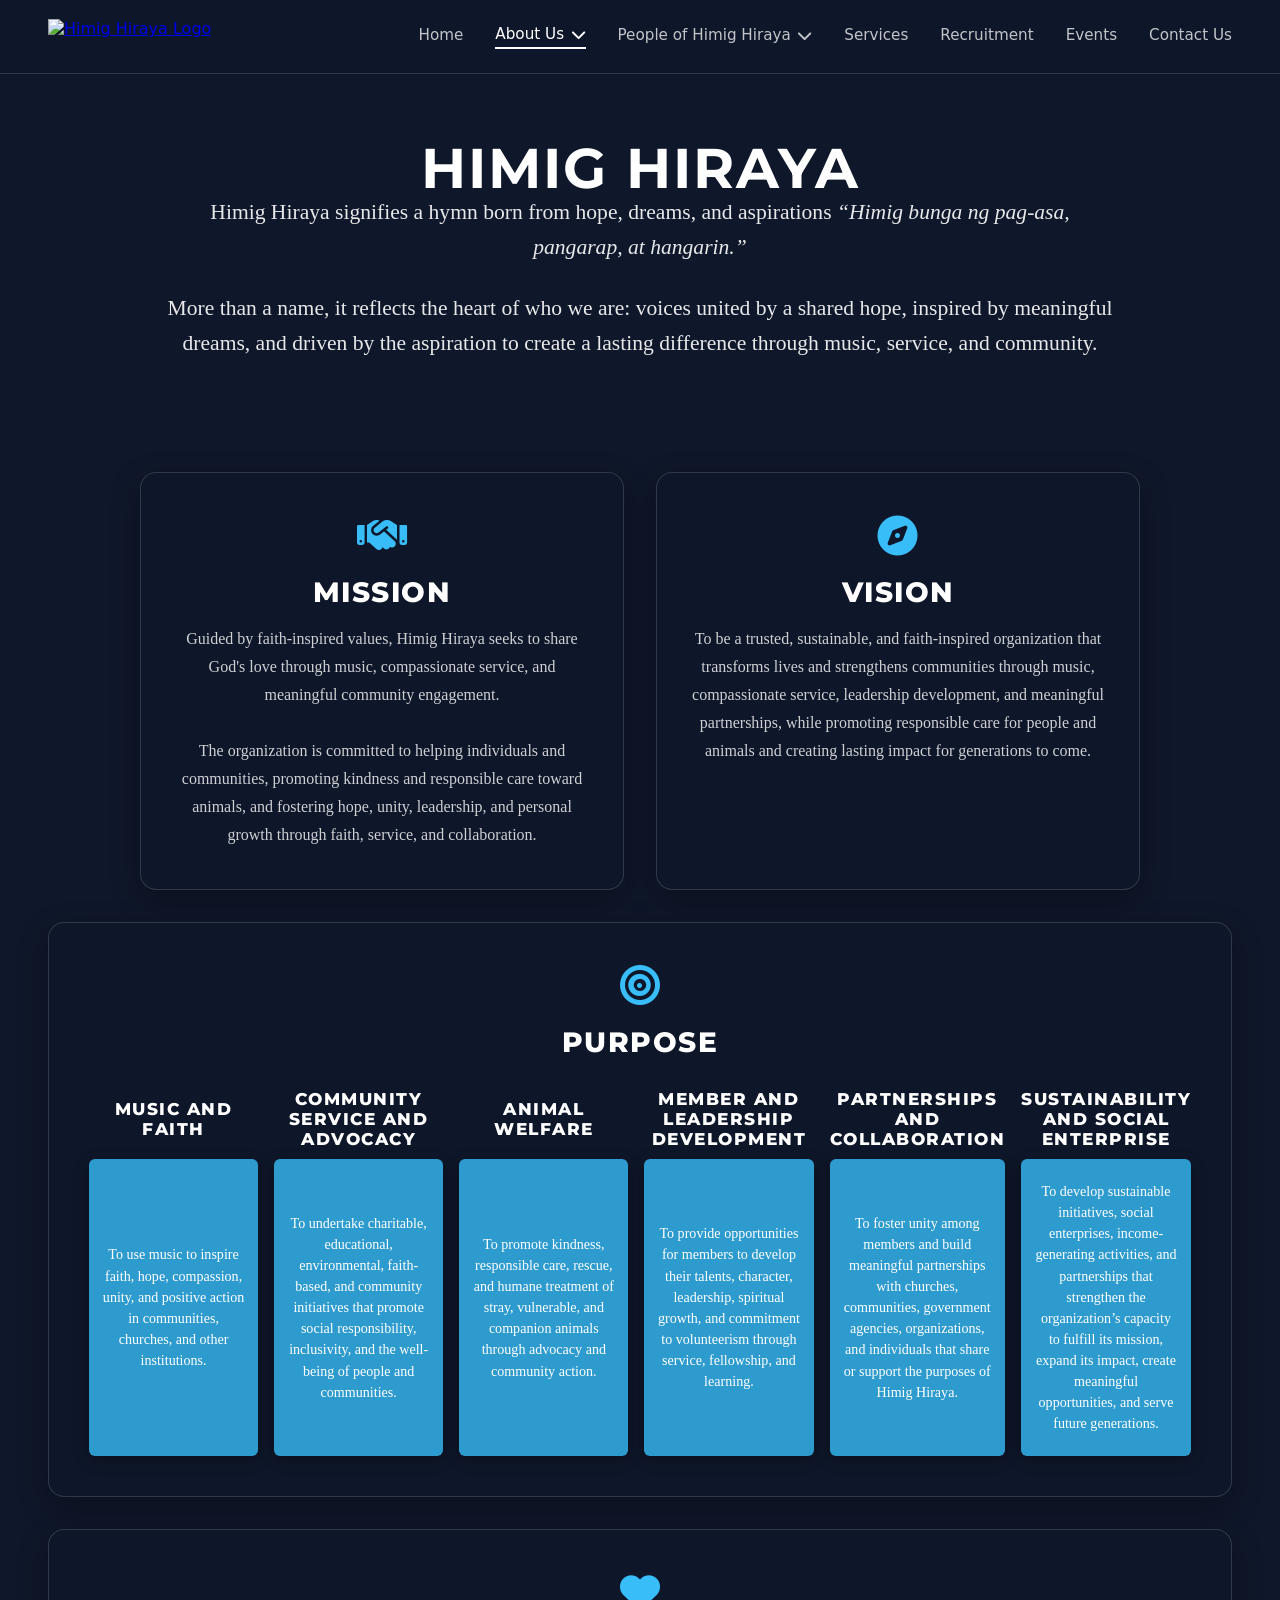
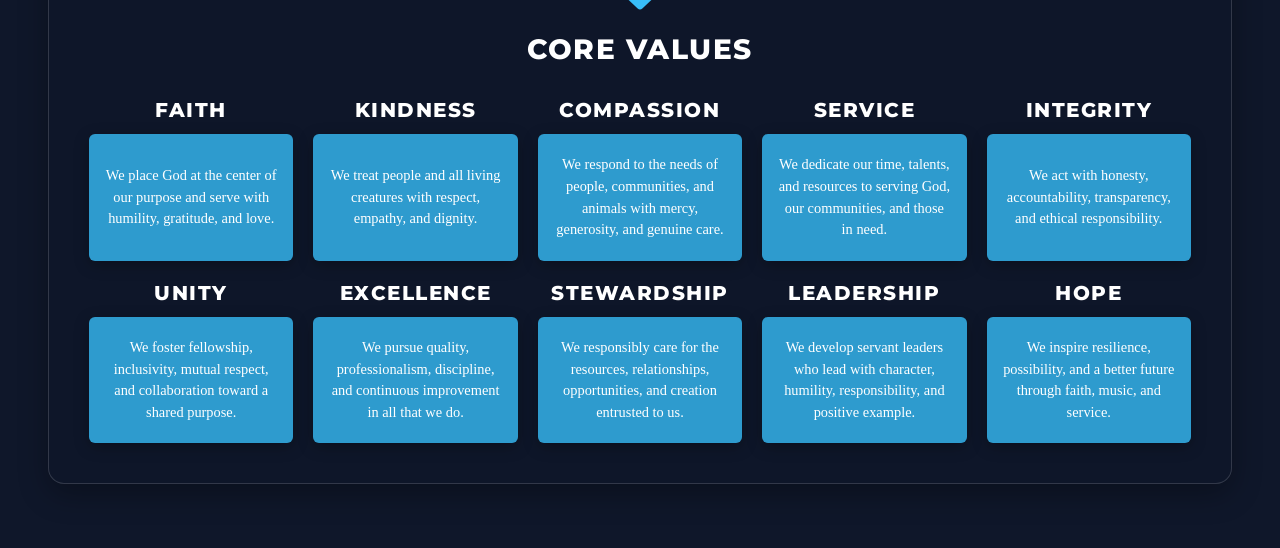
==== aboutus.html @ d347735f "Upload attendance web files and assets" ====
<!DOCTYPE html>
<html lang="en">
<head>
    <meta charset="UTF-8">
    <meta name="viewport" content="width=device-width, initial-scale=1.0">
    <title>Himig Hiraya - About Us</title>
    <link rel="icon" type="image/png" href="HH Logo.png">
    <link rel="preconnect" href="https://fonts.googleapis.com">
    <link rel="preconnect" href="https://fonts.gstatic.com" crossorigin>
    <link href="https://fonts.googleapis.com/css2?family=Montserrat:wght@200;300;400;700;800;900&display=swap" rel="stylesheet">
    
    <link rel="stylesheet" href="https://cdnjs.cloudflare.com/ajax/libs/font-awesome/6.4.0/css/all.min.css">
    
    <link rel="stylesheet" href="styles2.css">
</head>

<body>

    <header class="navbar">
        <div class="nav-container">
            <a href="home.html" class="nav-logo">
                <img src="HH Logo.png" alt="Himig Hiraya Logo" class="nav-logo-img">
            </a>

            <nav>
                <ul class="nav-menu">
                    <li><a href="index.html" class="nav-link">Home</a></li>
                    <li class="dropdown">
                        <a href="aboutus.html" class="nav-link active">
                            About Us <i class="fa-solid fa-chevron-down nav-icon"></i>
                        </a>
                        <ul class="dropdown-menu">
                            <li><a href="#bylaws">By Laws</a></li>
                        </ul>
                    </li>
                    <li class="dropdown">
                        <a href="people.html" class="nav-link">
                            People of Himig Hiraya <i class="fa-solid fa-chevron-down nav-icon"></i>
                        </a>
                        <ul class="dropdown-menu">
                            <li><a href="people.html">Founding Leadership Council</a></li>
                            <li><a href="director.html">Functional Leadership Assignments</a></li>
                            <li><a href="executive.html">Executive Officers and Associates</a></li>
                            <li><a href="roster.html">Roster of Members</a></li>
                        </ul>
                    </li>
                    <li><a href="services.html" class="nav-link">Services</a></li>
                    <li><a href="recruitment.html" class="nav-link">Recruitment</a></li>
                    <li><a href="events.html" class="nav-link">Events</a></li>
                    <li><a href="contactus.html" class="nav-link">Contact Us</a></li>
                </ul>
            </nav>
        </div>
    </header>

    <main class="container">
    
    <section class="portal-header center-header">
        <h1 class="main-title">Himig Hiraya</h1>
        
        <p>Himig Hiraya signifies a hymn born from hope, dreams, and aspirations <i>“Himig bunga ng pag-asa, pangarap, at hangarin.”</i></p><br>
        <p>More than a name, it reflects the heart of who we are: voices united by a shared hope, inspired by meaningful dreams, and driven by the aspiration to create a lasting difference through music, service, and community.</p> 
    </section>
        
    <section class="mission-vision-section">
        
        <!-- Mission & Vision Cards Row -->
        <div class="cards-wrapper">
            
            <!-- Mission Card -->
            <div class="mv-card">
                <div class="mv-icon">
                    <i class="fa-solid fa-handshake"></i>
                </div>
                <h2>MISSION</h2>
                <p>
                    Guided by faith-inspired values, Himig Hiraya seeks to share God's love through music, compassionate service, and meaningful community engagement. 
<br><br>The organization is committed to helping individuals and communities, promoting kindness and responsible care toward animals, and fostering hope, unity, leadership, and personal growth through faith, service, and collaboration.
                </p>
            </div>

            <!-- Vision Card -->
            <div class="mv-card">
                <div class="mv-icon">
                    <i class="fa-solid fa-compass"></i>
                </div>
                <h2>VISION</h2>
                <p>
                   To be a trusted, sustainable, and faith-inspired organization that transforms lives and strengthens communities through music, compassionate service, leadership development, and meaningful partnerships, while promoting responsible care for people and animals and creating lasting impact for generations to come.
                </p>
            </div>

        </div>

        <!-- Purpose Card -->
        <div class="purpose-card purpose-container">
            <div class="mv-icon">
                <i class="fa-solid fa-bullseye"></i>
            </div>
            <h2>PURPOSE</h2>

            <div class="purpose-grid">
                <div class="purpose-item">
                    <h3 class="purpose-title">MUSIC AND FAITH</h3>
                    <div class="purpose-box">
                        <p>To use music to inspire faith, hope, compassion, unity, and positive action in communities, churches, and other institutions.</p>
                    </div>
                </div>

                <div class="purpose-item">
                    <h3 class="purpose-title">COMMUNITY SERVICE AND ADVOCACY</h3>
                    <div class="purpose-box">
                        <p>To undertake charitable, educational, environmental, faith-based, and community initiatives that promote social responsibility, inclusivity, and the well-being of people and communities.</p>
                    </div>
                </div>

                <div class="purpose-item">
                    <h3 class="purpose-title">ANIMAL WELFARE</h3>
                    <div class="purpose-box">
                        <p>To promote kindness, responsible care, rescue, and humane treatment of stray, vulnerable, and companion animals through advocacy and community action.</p>
                    </div>
                </div>

                <div class="purpose-item">
                    <h3 class="purpose-title">MEMBER AND LEADERSHIP DEVELOPMENT</h3>
                    <div class="purpose-box">
                        <p>To provide opportunities for members to develop their talents, character, leadership, spiritual growth, and commitment to volunteerism through service, fellowship, and learning.</p>
                    </div>
                </div>

                <div class="purpose-item">
                    <h3 class="purpose-title">PARTNERSHIPS AND COLLABORATION</h3>
                    <div class="purpose-box">
                        <p>To foster unity among members and build meaningful partnerships with churches, communities, government agencies, organizations, and individuals that share or support the purposes of Himig Hiraya.</p>
                    </div>
                </div>

                <div class="purpose-item">
                    <h3 class="purpose-title">SUSTAINABILITY AND SOCIAL ENTERPRISE</h3>
                    <div class="purpose-box">
                        <p>To develop sustainable initiatives, social enterprises, income-generating activities, and partnerships that strengthen the organization’s capacity to fulfill its mission, expand its impact, create meaningful opportunities, and serve future generations.</p>
                    </div>
                </div>
            </div>
        </div>

        <!-- Core Values Card -->
        <div class="purpose-card core-values-container">
            <div class="mv-icon">
                <i class="fa-solid fa-heart"></i>
            </div>
            <h2>CORE VALUES</h2>

            <div class="core-values-grid">
                <div class="core-value-card">
                    <h3 class="cv-title">FAITH</h3>
                    <div class="cv-box">
                        <p>We place God at the center of our purpose and serve with humility, gratitude, and love.</p>
                    </div>
                </div>

                <div class="core-value-card">
                    <h3 class="cv-title">KINDNESS</h3>
                    <div class="cv-box">
                        <p>We treat people and all living creatures with respect, empathy, and dignity.</p>
                    </div>
                </div>

                <div class="core-value-card">
                    <h3 class="cv-title">COMPASSION</h3>
                    <div class="cv-box">
                        <p>We respond to the needs of people, communities, and animals with mercy, generosity, and genuine care.</p>
                    </div>
                </div>

                <div class="core-value-card">
                    <h3 class="cv-title">SERVICE</h3>
                    <div class="cv-box">
                        <p>We dedicate our time, talents, and resources to serving God, our communities, and those in need.</p>
                    </div>
                </div>

                <div class="core-value-card">
                    <h3 class="cv-title">INTEGRITY</h3>
                    <div class="cv-box">
                        <p>We act with honesty, accountability, transparency, and ethical responsibility.</p>
                    </div>
                </div>

                <div class="core-value-card">
                    <h3 class="cv-title">UNITY</h3>
                    <div class="cv-box">
                        <p>We foster fellowship, inclusivity, mutual respect, and collaboration toward a shared purpose.</p>
                    </div>
                </div>

                <div class="core-value-card">
                    <h3 class="cv-title">EXCELLENCE</h3>
                    <div class="cv-box">
                        <p>We pursue quality, professionalism, discipline, and continuous improvement in all that we do.</p>
                    </div>
                </div>

                <div class="core-value-card">
                    <h3 class="cv-title">STEWARDSHIP</h3>
                    <div class="cv-box">
                        <p>We responsibly care for the resources, relationships, opportunities, and creation entrusted to us.</p>
                    </div>
                </div>

                <div class="core-value-card">
                    <h3 class="cv-title">LEADERSHIP</h3>
                    <div class="cv-box">
                        <p>We develop servant leaders who lead with character, humility, responsibility, and positive example.</p>
                    </div>
                </div>

                <div class="core-value-card">
                    <h3 class="cv-title">HOPE</h3>
                    <div class="cv-box">
                        <p>We inspire resilience, possibility, and a better future through faith, music, and service.</p>
                    </div>
                </div>
            </div>
        </div>

    </section>

    </main>

</body>
</html>
---- styles2.css ----
@import url('https://fonts.googleapis.com/css2?family=Montserrat:ital,wght@0,200..900;1,200..900&display=swap');

:root {
    --primary-navy: #ffffff;
    --accent-blue: #38bdf8;
    --bg-light: #0f172a;
}

* {
    margin: 0;
    padding: 0;
    box-sizing: border-box;
}

body {
    font-family: system-ui, -apple-system, BlinkMacSystemFont, 'Segoe UI', Roboto, Oxygen, Ubuntu, Cantarell, sans-serif;
    background-color: var(--bg-light);
    background-image: url('WEB_BG.png');
    background-size: cover;
    background-position: center center;
    background-repeat: no-repeat;
    background-attachment: fixed;
    color: #ffffff;
    min-height: 100vh;
    display: flex;
    flex-direction: column;
    justify-content: space-between;
    position: relative;
    overflow-x: hidden;
}

/* --- Navigation Bar Styles --- */
.navbar {
    width: 100%;
    background-color: rgba(15, 23, 42, 0.85);
    backdrop-filter: blur(10px);
    border-bottom: 1px solid rgba(255, 255, 255, 0.15);
    position: sticky;
    top: 0;
    z-index: 100;
}

.nav-container {
    max-width: 1400px;
    margin: 0 auto;
    padding: 1.2rem 3rem;
    display: flex;
    justify-content: space-between;
    align-items: center;
}

.nav-logo-img {
    height: 35px;
    width: auto;
    display: block;
}

.nav-menu {
    display: flex;
    list-style: none;
    gap: 2rem;
    align-items: center;
}

.nav-link {
    color: rgba(255, 255, 255, 0.75);
    text-decoration: none;
    font-size: 0.95rem;
    font-weight: 500;
    padding-bottom: 0.25rem;
    transition: color 0.2s ease, border-bottom 0.2s ease;
    display: inline-flex;
    align-items: center;
    gap: 0.4rem;
}

.nav-link:hover,
.nav-link.active {
    color: #ffffff;
    border-bottom: 2px solid #ffffff;
}

/* --- Dropdown Navigation Menu --- */
.dropdown {
    position: relative;
}

.dropdown-menu {
    position: absolute;
    top: 100%;
    left: 0;
    min-width: 180px;
    background-color: rgba(15, 23, 42, 0.95);
    backdrop-filter: blur(12px);
    border: 1px solid rgba(255, 255, 255, 0.15);
    border-radius: 8px;
    padding: 0.5rem 0;
    margin-top: 0.5rem;
    list-style: none;
    box-shadow: 0 10px 25px rgba(0, 0, 0, 0.4);
    opacity: 0;
    visibility: hidden;
    transform: translateY(8px);
    transition: opacity 0.25s ease, transform 0.25s ease, visibility 0.25s ease;
    z-index: 200;
}

.dropdown:hover .dropdown-menu {
    opacity: 1;
    visibility: visible;
    transform: translateY(0);
}

.dropdown-menu li {
    list-style: none;
    margin: 0;
    padding: 0;
}

.dropdown-menu li a {
    display: block;
    padding: 0.65rem 1.25rem;
    color: rgba(255, 255, 255, 0.85);
    text-decoration: none;
    font-size: 0.88rem;
    font-weight: 500;
    white-space: nowrap;
    transition: background-color 0.2s ease, color 0.2s ease;
}

.dropdown-menu li a:hover {
    background-color: rgba(255, 255, 255, 0.1);
    color: var(--accent-blue);
}

/* --- Main Container & Layout --- */
.container {
    width: 100%;
    max-width: 1400px;
    margin: 0 auto;
    padding: 4rem 3rem;
    position: relative;
    z-index: 1;
    flex-grow: 1;
    display: flex;
    flex-direction: column;
    gap: 3.5rem;
}

/* --- Header Section --- */
.portal-header {
    width: 100%;
    max-width: 950px;
    margin: 0 auto 3rem auto;
    text-align: center;
}

.portal-header.center-header {
    max-width: 950px;
    text-align: center;
    margin: 0 auto 3rem auto;
}

/* Main Title Header */
.portal-header .main-title {
    font-family: 'Montserrat', sans-serif;
    font-size: 3.5rem;
    line-height: 1.1;
    letter-spacing: 2px;
    text-transform: uppercase;
    margin-bottom: 1.25rem;
    display: inline-flex;
    justify-content: center;
    align-items: center;
    gap: 0.5rem;
}

.portal-header .title-light {
    font-weight: 200;
    color: rgba(255, 255, 255, 0.9);
}

.portal-header .title-bold {
    font-weight: 900;
    color: #ffffff;
}

/* Header Subtext Paragraphs */
.portal-header p {
    font-family: 'Times New Roman', Times, serif !important;
    font-style: normal; /* Normal non-italic font */
    font-size: 1.35rem !important; /* Increased font size */
    color: rgba(255, 255, 255, 0.9);
    text-align: center;
    line-height: 1.6;
    margin-bottom: 0.75rem;
}

/* Tagalog text italicization */
.portal-header p i,
.portal-header p em {
    font-style: italic;
}

/* --- Section Headings (Montserrat) --- */
h2, h3, 
.mv-card h2, 
.purpose-card h2, 
.cv-title, 
.purpose-title {
    font-family: 'Montserrat', sans-serif;
    font-weight: 800;
    color: #ffffff;
    letter-spacing: 1.5px;
    text-transform: uppercase;
}

.mv-card h2, 
.purpose-card h2 {
    font-size: 1.75rem;
    margin-bottom: 1rem;
}

.cv-title {
    font-size: 1.25rem;
    margin-bottom: 0.75rem;
    text-align: center;
}

.purpose-title {
    font-size: 1.05rem;
    margin-bottom: 0.75rem;
    text-align: center;
    min-height: 3.5rem;
    display: flex;
    align-items: center;
    justify-content: center;
}

/* --- Card Subtext / Descriptions (Times New Roman) --- */
.mv-card p,
.purpose-list li,
.cv-box p,
.purpose-box p {
    font-family: 'Times New Roman', Times, serif;
}

.mv-card p {
    font-size: 1rem;
    line-height: 1.75;
    color: rgba(255, 255, 255, 0.8);
}

/* --- Section Layouts --- */
.mission-vision-section {
    width: 100%;
    display: flex;
    flex-direction: column;
    align-items: center;
    gap: 2rem;
}

.cards-wrapper {
    display: flex;
    gap: 2rem;
    width: 100%;
    max-width: 1000px;
}

.mv-card {
    flex: 1;
    background: rgba(15, 23, 42, 0.75);
    backdrop-filter: blur(12px);
    border: 1px solid rgba(255, 255, 255, 0.15);
    border-radius: 16px;
    padding: 2.5rem 2rem;
    text-align: center;
    box-shadow: 0 10px 30px rgba(0, 0, 0, 0.3);
    transition: transform 0.3s ease, border-color 0.3s ease;
}

.mv-card:hover,
.purpose-card:hover {
    transform: translateY(-5px);
    border-color: rgba(56, 189, 248, 0.4);
}

.mv-icon {
    font-size: 2.5rem;
    color: var(--accent-blue);
    margin-bottom: 1rem;
}

/* --- Dedicated Purpose Card Styling --- */
.purpose-card {
    width: 100%;
    max-width: 1000px;
    background: rgba(15, 23, 42, 0.75);
    backdrop-filter: blur(12px);
    border: 1px solid rgba(255, 255, 255, 0.15);
    border-radius: 16px;
    padding: 2.5rem 2.5rem;
    text-align: center;
    box-shadow: 0 10px 30px rgba(0, 0, 0, 0.3);
    transition: transform 0.3s ease, border-color 0.3s ease;
}

.purpose-list {
    list-style-type: lower-alpha;
    text-align: left;
    padding-left: 1.5rem;
    display: flex;
    flex-direction: column;
    gap: 0.85rem;
}

.purpose-list li {
    font-size: 1rem;
    line-height: 1.7;
    color: rgba(255, 255, 255, 0.85);
}

.purpose-list li::marker {
    color: var(--accent-blue);
    font-weight: 700;
}

/* --- Core Values Grid Layout --- */
.purpose-card.core-values-container {
    max-width: 1200px;
}

.core-values-grid {
    display: grid;
    grid-template-columns: repeat(5, 1fr);
    gap: 1.25rem;
    margin-top: 2rem;
}

.core-value-card {
    display: flex;
    flex-direction: column;
    align-items: center;
}

.cv-box {
    background-color: rgba(56, 189, 248, 0.8);
    border-radius: 6px;
    padding: 1.25rem 1rem;
    width: 100%;
    height: 100%;
    display: flex;
    align-items: center;
    justify-content: center;
    box-shadow: 0 4px 15px rgba(0, 0, 0, 0.3);
}

.cv-box p {
    font-size: 0.9rem;
    line-height: 1.5;
    color: #ffffff;
    text-align: center;
    font-weight: 500;
}

@media (max-width: 1024px) {
    .core-values-grid {
        grid-template-columns: repeat(3, 1fr);
    }
}

@media (max-width: 640px) {
    .core-values-grid {
        grid-template-columns: repeat(1, 1fr);
    }
}

/* --- Purpose Grid Layout --- */
.purpose-card.purpose-container {
    max-width: 1350px;
}

.purpose-grid {
    display: grid;
    grid-template-columns: repeat(6, 1fr);
    gap: 1rem;
    margin-top: 2rem;
}

.purpose-item {
    display: flex;
    flex-direction: column;
    align-items: center;
}

.purpose-box {
    background-color: rgba(56, 189, 248, 0.8);
    border-radius: 6px;
    padding: 1.25rem 0.85rem;
    width: 100%;
    height: 100%;
    display: flex;
    align-items: center;
    justify-content: center;
    box-shadow: 0 4px 15px rgba(0, 0, 0, 0.3);
}

.purpose-box p {
    font-size: 0.88rem;
    line-height: 1.5;
    color: #ffffff;
    text-align: center;
    font-weight: 500;
}

.portal-header .main-title {
    margin-bottom: -5px !important;
}

.portal-header p {
    margin-top: 0 !important;
    margin-bottom: 8px !important;
}

.portal-header .social-bar {
    margin-top: 0 !important;
}

@media (max-width: 1200px) {
    .purpose-grid {
        grid-template-columns: repeat(3, 1fr);
    }
}

@media (max-width: 640px) {
    .purpose-grid {
        grid-template-columns: repeat(1, 1fr);
    }
}
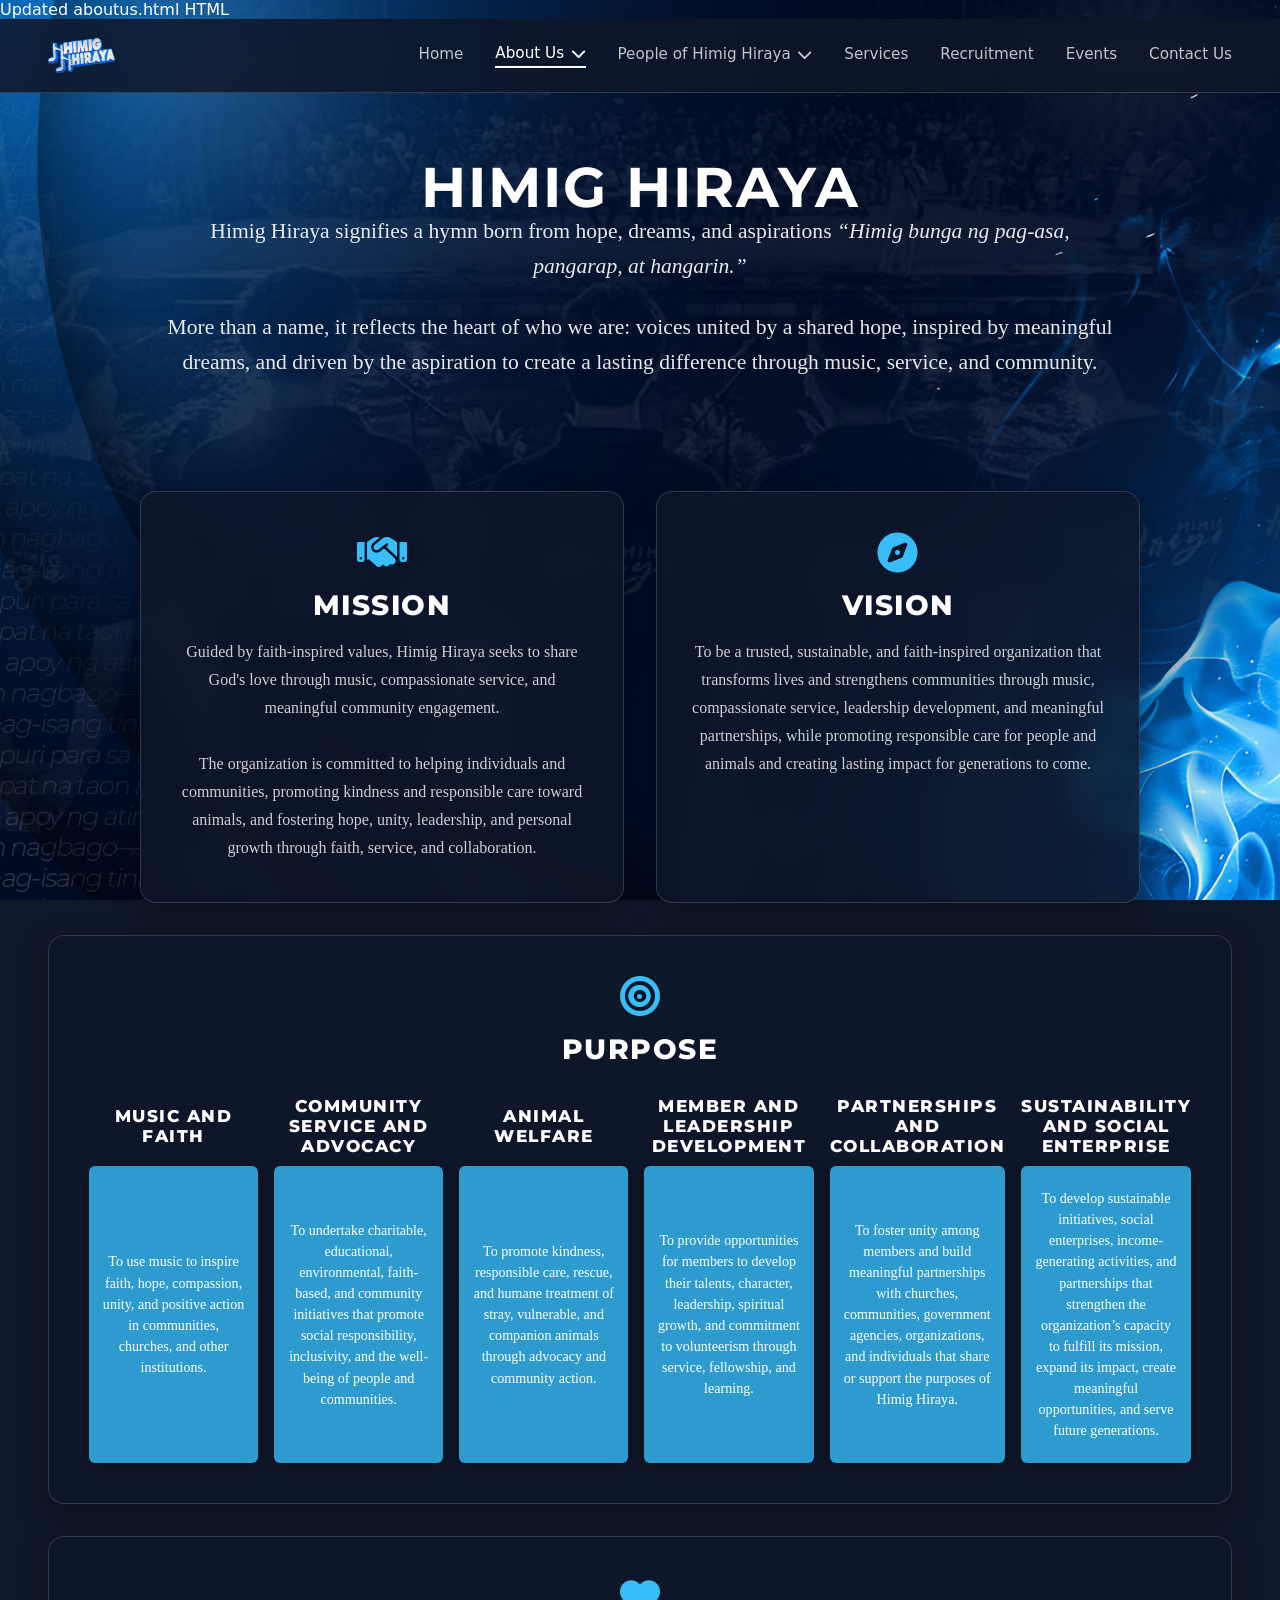
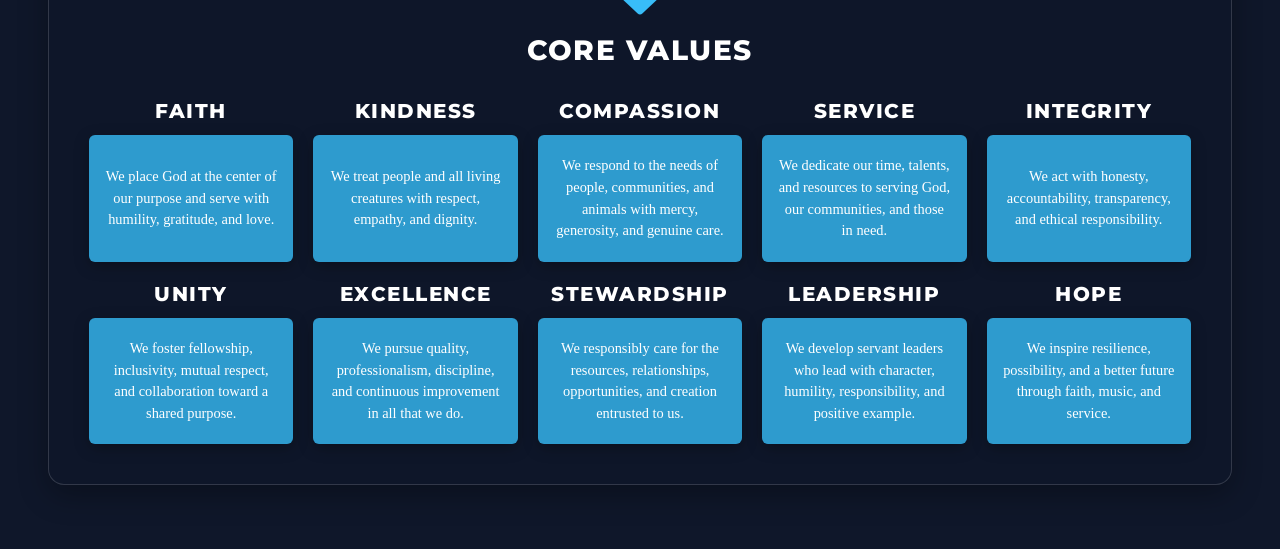
==== commit f6ae0502: "Updated website layout and content" ====
--- a/aboutus.html
+++ b/aboutus.html
@@ -1,4 +1,4 @@
-<!DOCTYPE html>
+Updated aboutus.html  HTML<!DOCTYPE html>
 <html lang="en">
 <head>
     <meta charset="UTF-8">
@@ -18,12 +18,17 @@
 
     <header class="navbar">
         <div class="nav-container">
-            <a href="home.html" class="nav-logo">
+            <a href="index.html" class="nav-logo">
                 <img src="HH Logo.png" alt="Himig Hiraya Logo" class="nav-logo-img">
             </a>
 
-            <nav>
-                <ul class="nav-menu">
+            <!-- Mobile Hamburger Toggle Button -->
+            <button class="mobile-menu-toggle" id="mobile-menu-toggle" aria-label="Toggle navigation menu">
+                <i class="fa-solid fa-bars"></i>
+            </button>
+
+            <nav class="nav-wrapper" id="nav-wrapper">
+                <ul class="nav-menu" id="nav-menu">
                     <li><a href="index.html" class="nav-link">Home</a></li>
                     <li class="dropdown">
                         <a href="aboutus.html" class="nav-link active">
@@ -228,5 +233,25 @@
 
     </main>
 
+    <!-- Mobile Navigation Toggle JavaScript -->
+    <script>
+        const menuToggle = document.getElementById('mobile-menu-toggle');
+        const navWrapper = document.getElementById('nav-wrapper');
+
+        if (menuToggle && navWrapper) {
+            menuToggle.addEventListener('click', () => {
+                navWrapper.classList.toggle('active');
+                
+                const icon = menuToggle.querySelector('i');
+                if (navWrapper.classList.contains('active')) {
+                    icon.classList.remove('fa-bars');
+                    icon.classList.add('fa-xmark');
+                } else {
+                    icon.classList.remove('fa-xmark');
+                    icon.classList.add('fa-bars');
+                }
+            });
+        }
+    </script>
 </body>
 </html>
--- a/styles2.css
+++ b/styles2.css
@@ -53,6 +53,22 @@
     height: 35px;
     width: auto;
     display: block;
+}
+
+/* Mobile Hamburger Menu Toggle Button */
+.mobile-menu-toggle {
+    display: none;
+    background: transparent;
+    border: none;
+    color: #ffffff;
+    font-size: 1.5rem;
+    cursor: pointer;
+    padding: 0.5rem;
+}
+
+.nav-wrapper {
+    display: flex;
+    align-items: center;
 }
 
 .nav-menu {
@@ -168,7 +184,7 @@
     line-height: 1.1;
     letter-spacing: 2px;
     text-transform: uppercase;
-    margin-bottom: 1.25rem;
+    margin-bottom: -5px !important;
     display: inline-flex;
     justify-content: center;
     align-items: center;
@@ -188,12 +204,17 @@
 /* Header Subtext Paragraphs */
 .portal-header p {
     font-family: 'Times New Roman', Times, serif !important;
-    font-style: normal; /* Normal non-italic font */
-    font-size: 1.35rem !important; /* Increased font size */
+    font-style: normal;
+    font-size: 1.35rem !important;
     color: rgba(255, 255, 255, 0.9);
     text-align: center;
     line-height: 1.6;
-    margin-bottom: 0.75rem;
+    margin-top: 0 !important;
+    margin-bottom: 8px !important;
+}
+
+.portal-header .social-bar {
+    margin-top: 0 !important;
 }
 
 /* Tagalog text italicization */
@@ -363,18 +384,6 @@
     font-weight: 500;
 }
 
-@media (max-width: 1024px) {
-    .core-values-grid {
-        grid-template-columns: repeat(3, 1fr);
-    }
-}
-
-@media (max-width: 640px) {
-    .core-values-grid {
-        grid-template-columns: repeat(1, 1fr);
-    }
-}
-
 /* --- Purpose Grid Layout --- */
 .purpose-card.purpose-container {
     max-width: 1350px;
@@ -413,26 +422,109 @@
     font-weight: 500;
 }
 
-.portal-header .main-title {
-    margin-bottom: -5px !important;
-}
-
-.portal-header p {
-    margin-top: 0 !important;
-    margin-bottom: 8px !important;
-}
-
-.portal-header .social-bar {
-    margin-top: 0 !important;
-}
-
+/* --- Mobile Responsive Styles --- */
 @media (max-width: 1200px) {
     .purpose-grid {
         grid-template-columns: repeat(3, 1fr);
     }
 }
 
+@media (max-width: 1024px) {
+    .core-values-grid {
+        grid-template-columns: repeat(3, 1fr);
+    }
+}
+
+@media (max-width: 768px) {
+    .nav-container {
+        padding: 0.8rem 1.25rem !important;
+        position: relative !important;
+        display: flex !important;
+        flex-direction: row !important;
+        justify-content: space-between !important;
+        align-items: center !important;
+    }
+
+    .mobile-menu-toggle {
+        display: block !important;
+        z-index: 1002;
+    }
+
+    .nav-wrapper {
+        display: none !important;
+        position: absolute;
+        top: 100%;
+        left: 0;
+        width: 100%;
+        background-color: rgba(15, 23, 42, 0.98);
+        backdrop-filter: blur(12px);
+        border-bottom: 1px solid rgba(255, 255, 255, 0.15);
+        box-shadow: 0 10px 25px rgba(0, 0, 0, 0.5);
+        z-index: 1001;
+    }
+
+    .nav-wrapper.active {
+        display: block !important;
+    }
+
+    .nav-menu {
+        display: flex !important;
+        flex-direction: column !important;
+        padding: 1.5rem !important;
+        gap: 1.25rem !important;
+        align-items: flex-start !important;
+        width: 100%;
+        list-style: none;
+    }
+
+    .nav-menu li {
+        width: 100%;
+    }
+
+    .nav-menu li a {
+        display: block;
+        width: 100%;
+    }
+
+    .dropdown-menu {
+        position: static;
+        display: none;
+        opacity: 1;
+        visibility: visible;
+        transform: none;
+        background-color: rgba(255, 255, 255, 0.05);
+        box-shadow: none;
+        border: none;
+        margin-top: 0.5rem;
+        padding-left: 1rem;
+    }
+
+    .dropdown:hover .dropdown-menu {
+        display: block;
+    }
+
+    .container {
+        padding: 2rem 1.25rem;
+    }
+
+    .portal-header .main-title {
+        font-size: 2.2rem;
+    }
+
+    .portal-header p {
+        font-size: 1.1rem !important;
+    }
+
+    .cards-wrapper {
+        flex-direction: column;
+    }
+}
+
 @media (max-width: 640px) {
+    .core-values-grid {
+        grid-template-columns: repeat(1, 1fr);
+    }
+
     .purpose-grid {
         grid-template-columns: repeat(1, 1fr);
     }
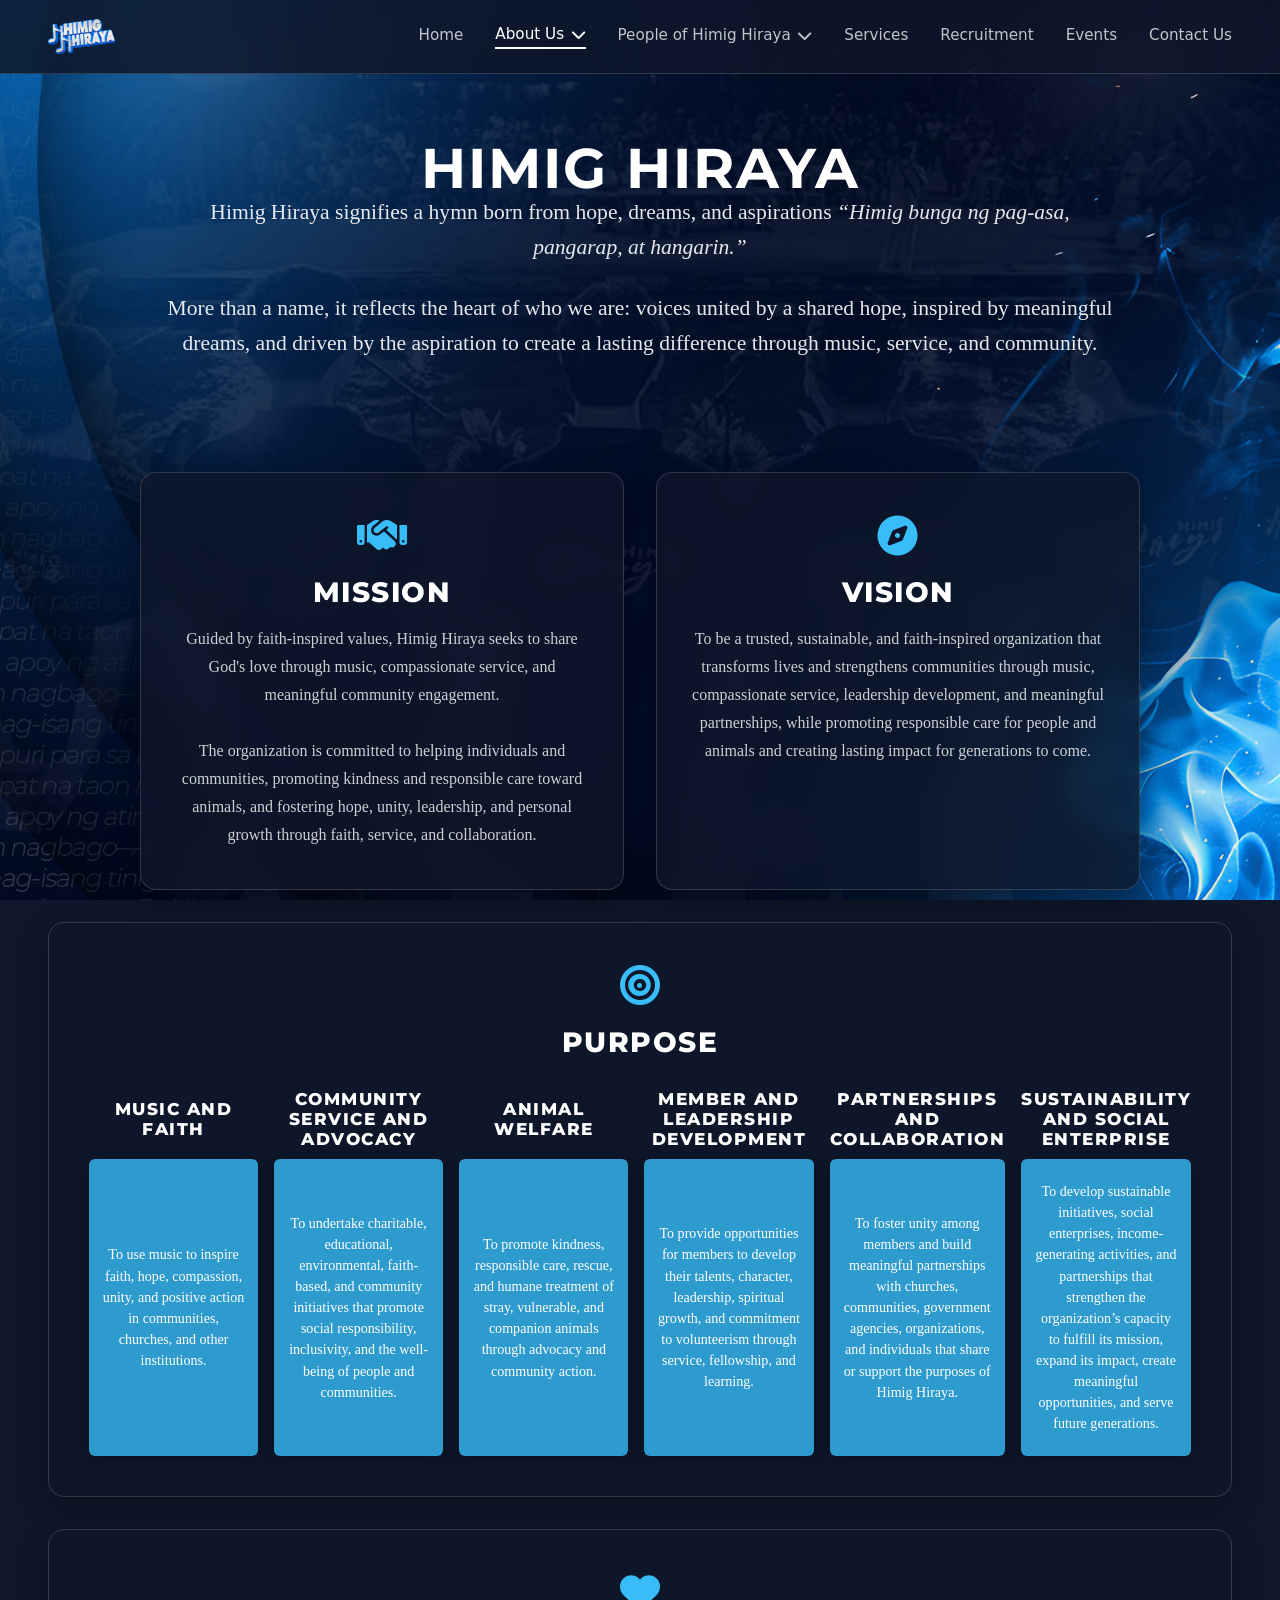
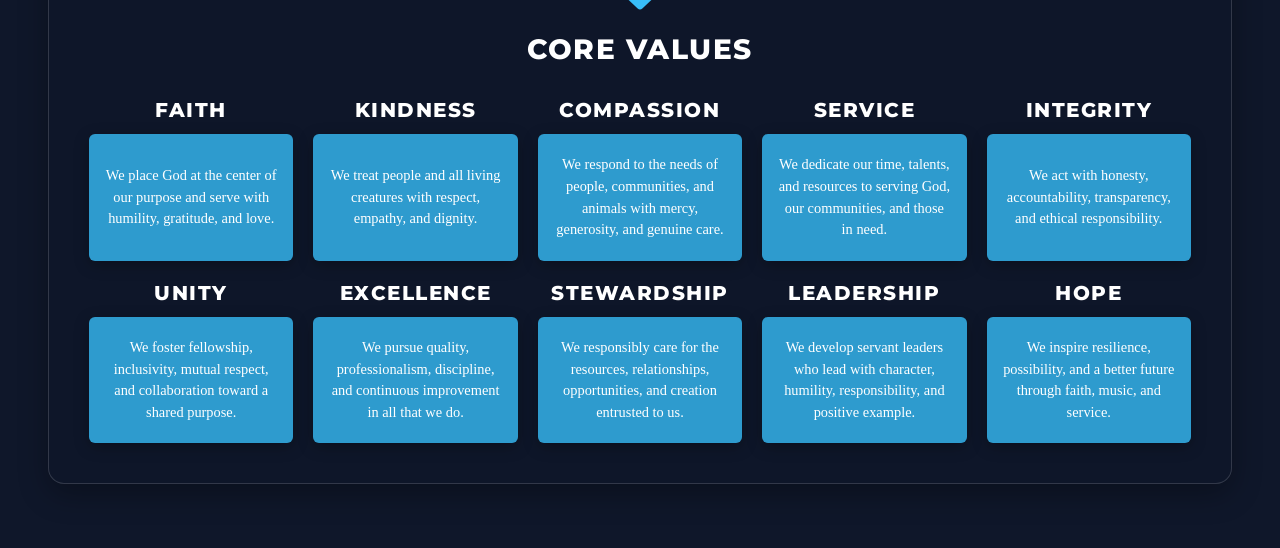
==== commit fa95adfb: "Updated website layout and content" ====
--- a/aboutus.html
+++ b/aboutus.html
@@ -1,4 +1,4 @@
-Updated aboutus.html  HTML<!DOCTYPE html>
+<!DOCTYPE html>
 <html lang="en">
 <head>
     <meta charset="UTF-8">
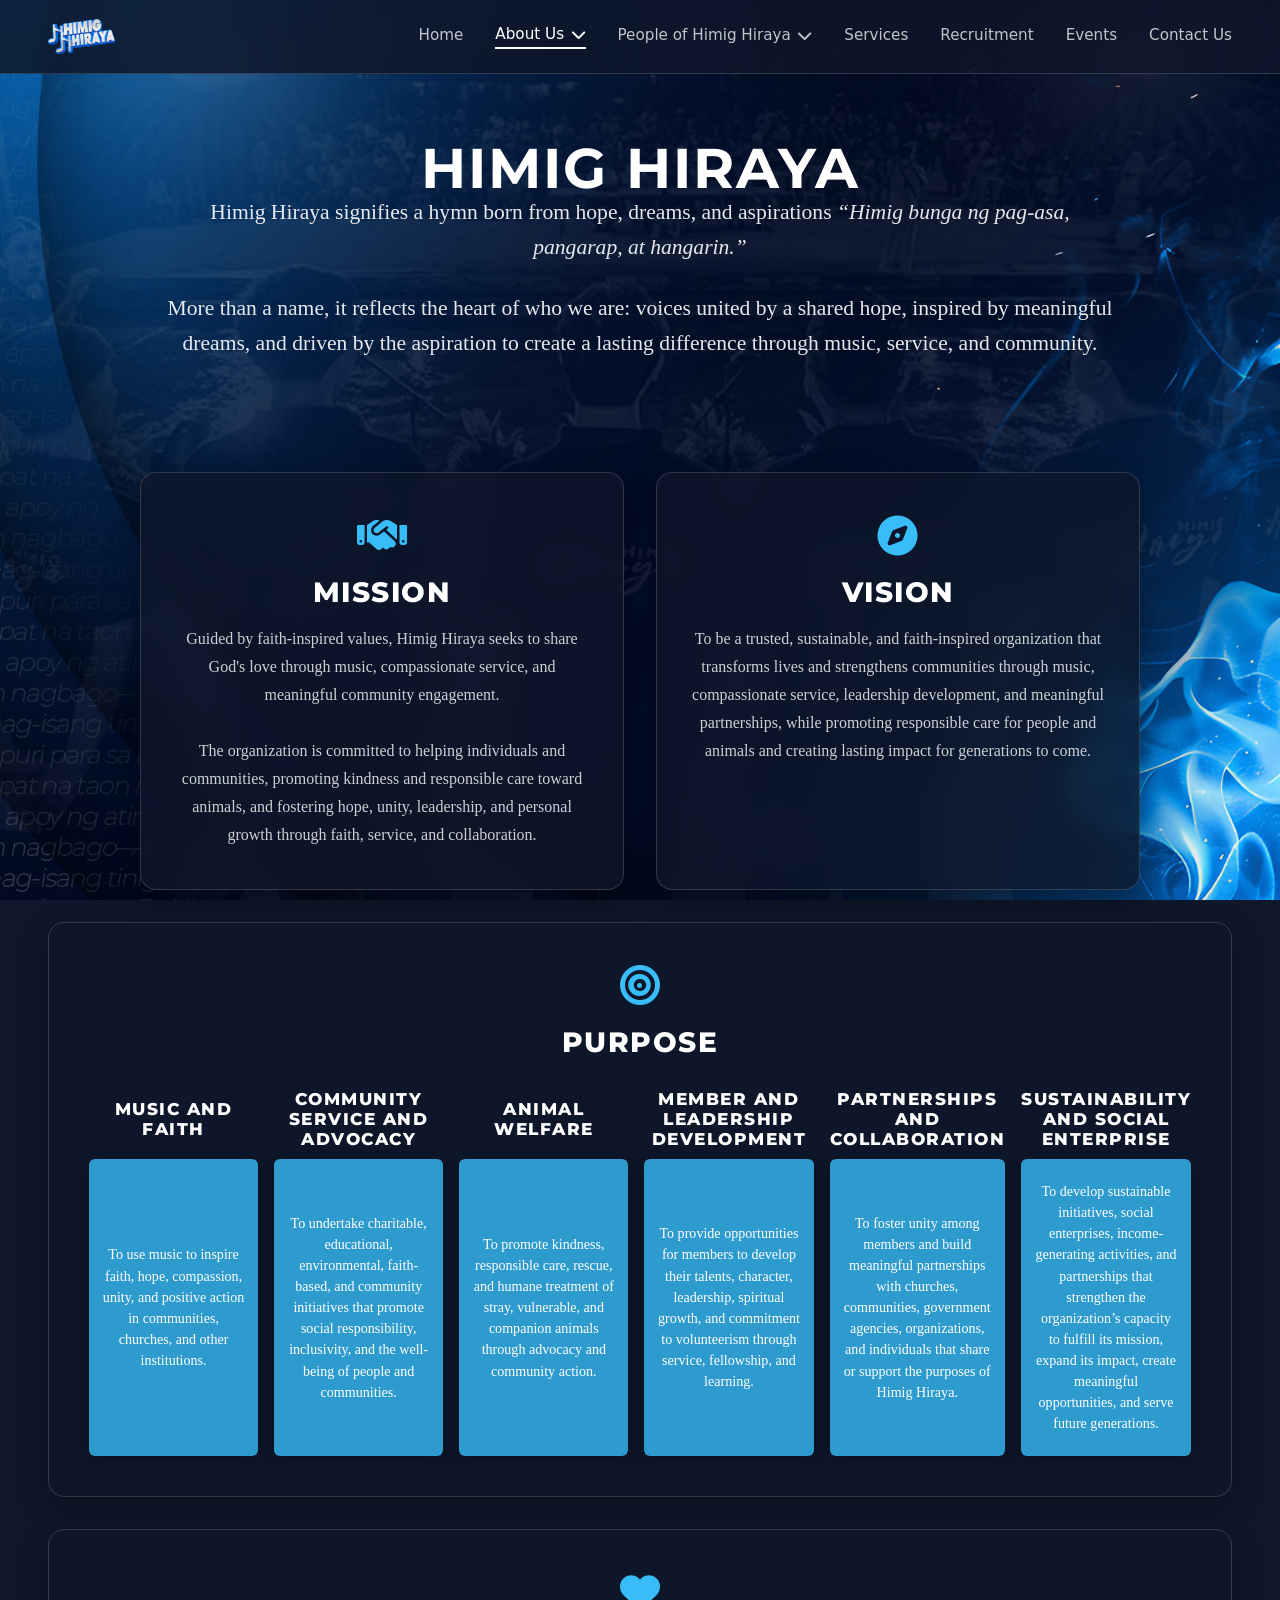
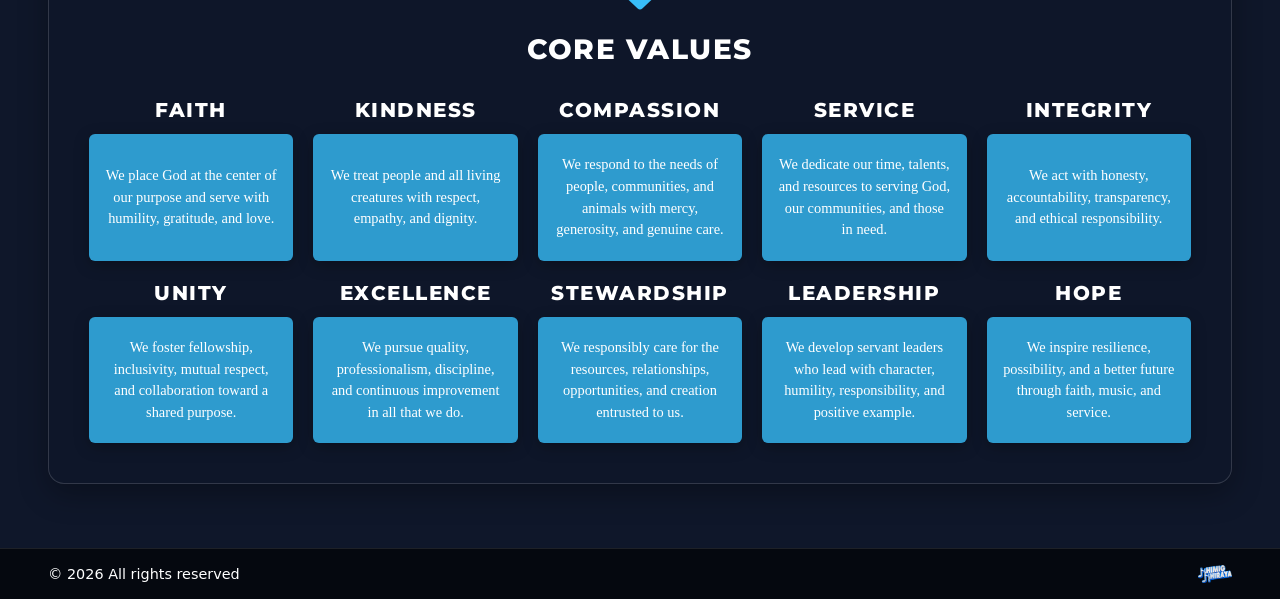
==== commit 36c01830: "Updated website layout and content" ====
--- a/aboutus.html
+++ b/aboutus.html
@@ -233,6 +233,17 @@
 
     </main>
 
+    <footer class="site-footer">
+    <div class="footer-container">
+        <div class="footer-left">
+            &copy; 2026 All rights reserved
+        </div>
+        <div class="footer-right">
+            <img src="HH Logo.png" alt="Technomancer" class="footer-logo">
+        </div>
+    </div>
+</footer>
+
     <!-- Mobile Navigation Toggle JavaScript -->
     <script>
         const menuToggle = document.getElementById('mobile-menu-toggle');
@@ -252,6 +263,28 @@
                 }
             });
         }
+
+        // Mobile Dropdown Tap Handler
+        const dropdownLinks = document.querySelectorAll('.dropdown > a');
+        dropdownLinks.forEach(link => {
+            link.addEventListener('click', (e) => {
+                if (window.innerWidth <= 768) {
+                    const dropdownParent = link.parentElement;
+                    
+                    if (!dropdownParent.classList.contains('open')) {
+                        e.preventDefault();
+                        
+                        document.querySelectorAll('.dropdown.open').forEach(openDropdown => {
+                            if (openDropdown !== dropdownParent) {
+                                openDropdown.classList.remove('open');
+                            }
+                        });
+                        
+                        dropdownParent.classList.add('open');
+                    }
+                }
+            });
+        });
     </script>
 </body>
 </html>
--- a/styles2.css
+++ b/styles2.css
@@ -64,6 +64,7 @@
     font-size: 1.5rem;
     cursor: pointer;
     padding: 0.5rem;
+    transition: color 0.2s ease;
 }
 
 .nav-wrapper {
@@ -90,7 +91,6 @@
     gap: 0.4rem;
 }
 
-.nav-link:hover,
 .nav-link.active {
     color: #ffffff;
     border-bottom: 2px solid #ffffff;
@@ -121,12 +121,6 @@
     z-index: 200;
 }
 
-.dropdown:hover .dropdown-menu {
-    opacity: 1;
-    visibility: visible;
-    transform: translateY(0);
-}
-
 .dropdown-menu li {
     list-style: none;
     margin: 0;
@@ -141,12 +135,7 @@
     font-size: 0.88rem;
     font-weight: 500;
     white-space: nowrap;
-    transition: background-color 0.2s ease, color 0.2s ease;
-}
-
-.dropdown-menu li a:hover {
-    background-color: rgba(255, 255, 255, 0.1);
-    color: var(--accent-blue);
+    transition: background-color 0.2s ease, color 0.2s ease, padding-left 0.2s ease;
 }
 
 /* --- Main Container & Layout --- */
@@ -297,13 +286,7 @@
     padding: 2.5rem 2rem;
     text-align: center;
     box-shadow: 0 10px 30px rgba(0, 0, 0, 0.3);
-    transition: transform 0.3s ease, border-color 0.3s ease;
-}
-
-.mv-card:hover,
-.purpose-card:hover {
-    transform: translateY(-5px);
-    border-color: rgba(56, 189, 248, 0.4);
+    transition: transform 0.35s cubic-bezier(0.16, 1, 0.3, 1), border-color 0.35s ease, box-shadow 0.35s ease;
 }
 
 .mv-icon {
@@ -323,7 +306,7 @@
     padding: 2.5rem 2.5rem;
     text-align: center;
     box-shadow: 0 10px 30px rgba(0, 0, 0, 0.3);
-    transition: transform 0.3s ease, border-color 0.3s ease;
+    transition: transform 0.35s cubic-bezier(0.16, 1, 0.3, 1), border-color 0.35s ease, box-shadow 0.35s ease;
 }
 
 .purpose-list {
@@ -374,6 +357,7 @@
     align-items: center;
     justify-content: center;
     box-shadow: 0 4px 15px rgba(0, 0, 0, 0.3);
+    transition: background-color 0.3s ease, transform 0.3s ease, box-shadow 0.3s ease;
 }
 
 .cv-box p {
@@ -412,6 +396,7 @@
     align-items: center;
     justify-content: center;
     box-shadow: 0 4px 15px rgba(0, 0, 0, 0.3);
+    transition: background-color 0.3s ease, transform 0.3s ease, box-shadow 0.3s ease;
 }
 
 .purpose-box p {
@@ -420,6 +405,118 @@
     color: #ffffff;
     text-align: center;
     font-weight: 500;
+}
+
+.featured-video-section {
+    width: 100%;
+    max-width: 900px;
+    margin: 4rem auto 0 auto;
+    text-align: center;
+}
+
+.video-section-title {
+    font-family: 'Montserrat', sans-serif;
+    font-size: 1.75rem;
+    font-weight: 700;
+    letter-spacing: 1.5px;
+    text-transform: uppercase;
+    margin-bottom: 1.5rem;
+    color: #ffffff;
+}
+
+.featured-video-wrapper {
+    position: relative;
+    width: 100%;
+    aspect-ratio: 16 / 9;
+    border-radius: 16px;
+    overflow: hidden;
+    border: 2px solid rgba(255, 255, 255, 0.4);
+    box-shadow: 0 12px 30px rgba(0, 0, 0, 0.5);
+    transition: transform 0.35s ease, border-color 0.35s ease, box-shadow 0.35s ease;
+}
+
+.featured-video-wrapper iframe {
+    width: 100%;
+    height: 100%;
+    border: 0;
+}
+
+.site-footer {
+    width: 100%;
+    background-color: #05080f;
+    border-top: 1px solid rgba(255, 255, 255, 0.1);
+    padding: 1rem 0;
+    font-size: 0.9rem;
+    color: #ffffff;
+    z-index: 100;
+}
+
+.footer-container {
+    max-width: 1400px;
+    margin: 0 auto;
+    padding: 0 3rem;
+    display: flex;
+    justify-content: space-between;
+    align-items: center;
+}
+
+.footer-right {
+    display: flex;
+    align-items: center;
+    gap: 0.4rem;
+}
+
+.footer-logo {
+    height: 18px;
+    width: auto;
+    display: inline-block;
+}
+
+/* ==========================================================================
+   Desktop Hover Interactions (@media (hover: hover) and (pointer: fine))
+   ========================================================================== */
+@media (hover: hover) and (pointer: fine) {
+    .nav-link:hover {
+        color: #ffffff;
+        border-bottom: 2px solid #ffffff;
+    }
+
+    .dropdown:hover .dropdown-menu {
+        opacity: 1;
+        visibility: visible;
+        transform: translateY(0);
+    }
+
+    .dropdown-menu li a:hover {
+        background-color: rgba(255, 255, 255, 0.1);
+        color: var(--accent-blue);
+        padding-left: 1.5rem;
+    }
+
+    .mv-card:hover,
+    .purpose-card:hover {
+        transform: translateY(-8px);
+        border-color: var(--accent-blue);
+        box-shadow: 0 16px 35px rgba(0, 0, 0, 0.5), 0 0 18px rgba(56, 189, 248, 0.25);
+    }
+
+    .cv-box:hover,
+    .purpose-box:hover {
+        background-color: rgba(56, 189, 248, 1);
+        transform: translateY(-3px);
+        box-shadow: 0 6px 20px rgba(56, 189, 248, 0.4);
+        cursor: pointer;
+    }
+
+    .featured-video-wrapper:hover {
+        border-color: var(--accent-blue);
+        box-shadow: 0 16px 36px rgba(0, 0, 0, 0.6), 0 0 20px rgba(56, 189, 248, 0.3);
+        transform: translateY(-4px);
+    }
+
+    .mobile-menu-toggle:hover {
+        color: var(--accent-blue);
+    }
 }
 
 /* --- Mobile Responsive Styles --- */
@@ -436,6 +533,20 @@
 }
 
 @media (max-width: 768px) {
+    .footer-container {
+        padding: 0 1.25rem;
+        font-size: 0.8rem;
+    }
+
+    .featured-video-section {
+        margin-top: 2.5rem;
+    }
+    
+    .video-section-title {
+        font-size: 1.35rem;
+        margin-bottom: 1rem;
+    }
+
     .nav-container {
         padding: 0.8rem 1.25rem !important;
         position: relative !important;
@@ -500,7 +611,11 @@
     }
 
     .dropdown:hover .dropdown-menu {
-        display: block;
+        display: none;
+    }
+
+    .dropdown.open > .dropdown-menu {
+        display: block !important;
     }
 
     .container {
